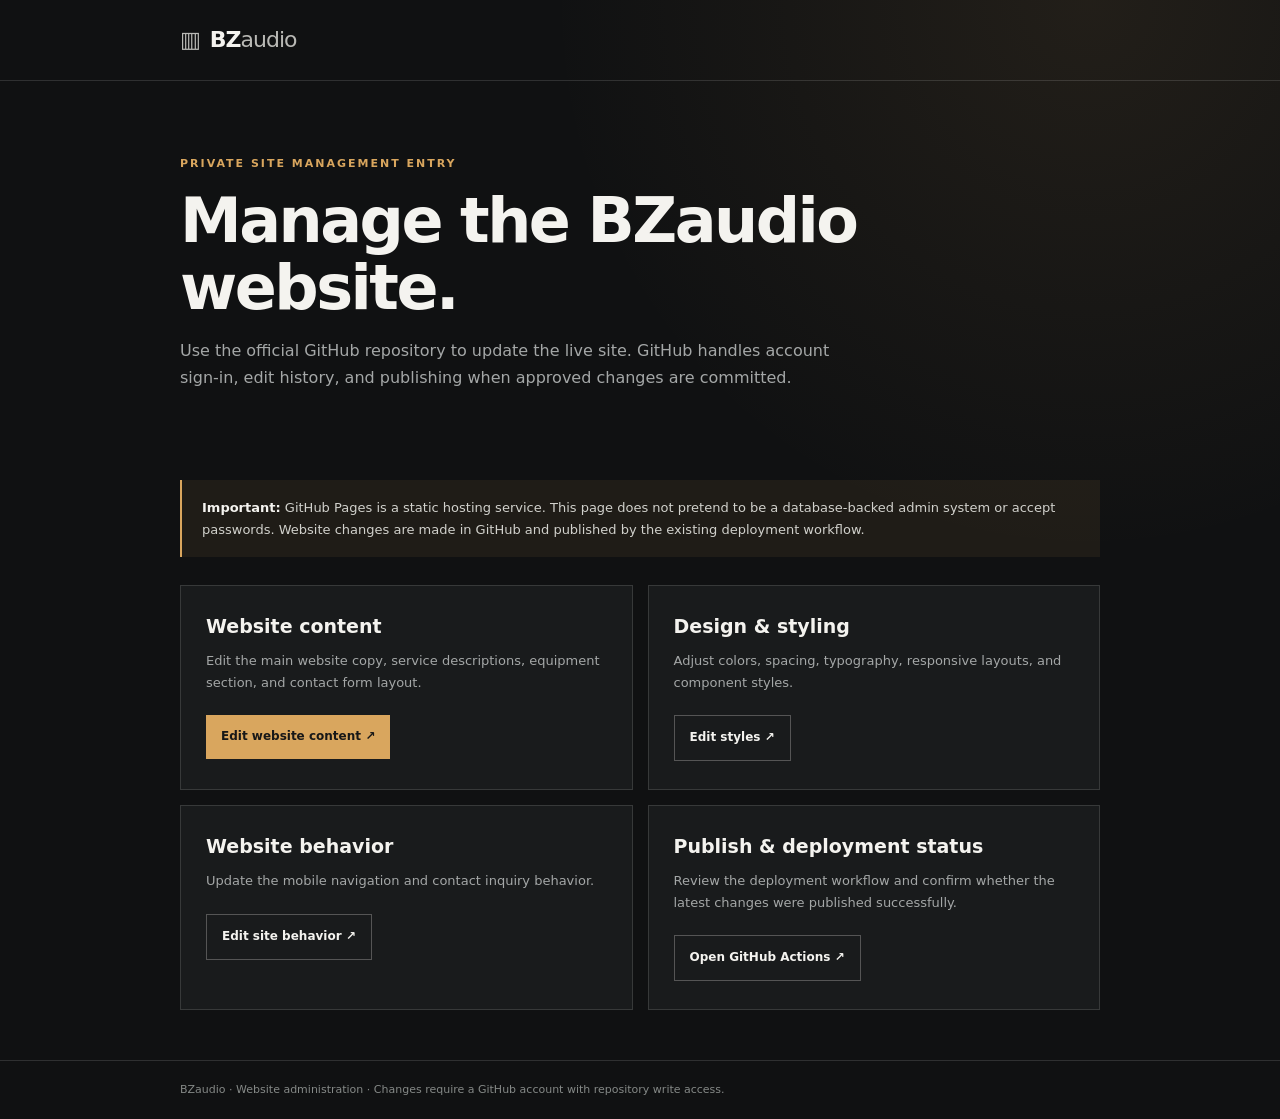
==== admin/index.html @ a24840e6 "Add GitHub-only BZaudio site management page at /admin" ====
<!doctype html>
<html lang="en">
<head>
<meta charset="utf-8">
<meta name="viewport" content="width=device-width, initial-scale=1">
<meta name="theme-color" content="#101112">
<title>BZaudio | Site Management</title>
<link rel="icon" href="../favicon.svg" type="image/svg+xml">
<style>
:root{color-scheme:dark;--bg:#101112;--panel:#191b1c;--ink:#f4f3ef;--muted:#a4a7a7;--line:rgba(255,255,255,.13);--accent:#d9a65e;font-family:system-ui,-apple-system,BlinkMacSystemFont,"Segoe UI",sans-serif}*{box-sizing:border-box}body{margin:0;background:radial-gradient(ellipse at 85% 0%,rgba(217,166,94,.09),transparent 35%),var(--bg);color:var(--ink);line-height:1.65}.wrap{width:min(920px,calc(100% - 40px));margin:0 auto}.top{border-bottom:1px solid var(--line);padding:22px 0}.brand{font-size:22px;font-weight:800;letter-spacing:-1px}.brand span{font-weight:400;color:#b9b9b5}.mark{color:var(--accent);margin-right:10px}.hero{padding:74px 0 45px}.eyebrow{text-transform:uppercase;letter-spacing:2px;color:var(--accent);font-size:11px;font-weight:700}.hero h1{font-size:clamp(36px,7vw,62px);line-height:1.08;letter-spacing:-2.5px;margin:15px 0}.hero p{color:var(--muted);max-width:650px}.grid{display:grid;grid-template-columns:repeat(2,1fr);gap:15px;margin:25px 0 50px}.card{background:var(--panel);border:1px solid var(--line);padding:25px;min-height:205px}.card h2{font-size:19px;margin:0 0 8px}.card p{font-size:13px;color:var(--muted);margin:0 0 22px}.button{display:inline-block;background:var(--accent);color:#171717;text-decoration:none;font-weight:700;font-size:12px;padding:12px 15px}.button.secondary{background:transparent;color:var(--ink);border:1px solid #555}.notice{border-left:2px solid var(--accent);background:rgba(217,166,94,.07);padding:17px 20px;color:#d1d1cc;font-size:13px;margin:28px 0}.notice strong{color:var(--ink)}footer{border-top:1px solid var(--line);padding:20px 0;color:#858987;font-size:11px}a:focus-visible{outline:2px solid var(--accent);outline-offset:4px}@media(max-width:600px){.grid{grid-template-columns:1fr}.hero{padding-top:52px}.card{min-height:0}}
</style>
</head>
<body>
<header class="top"><div class="wrap"><a class="brand" href="../" style="color:inherit;text-decoration:none"><span class="mark">▥</span>BZ<span>audio</span></a></div></header>
<main class="wrap">
<section class="hero"><div class="eyebrow">Private site management entry</div><h1>Manage the BZaudio website.</h1><p>Use the official GitHub repository to update the live site. GitHub handles account sign-in, edit history, and publishing when approved changes are committed.</p></section>
<div class="notice"><strong>Important:</strong> GitHub Pages is a static hosting service. This page does not pretend to be a database-backed admin system or accept passwords. Website changes are made in GitHub and published by the existing deployment workflow.</div>
<section class="grid" aria-label="Site management links">
<article class="card"><h2>Website content</h2><p>Edit the main website copy, service descriptions, equipment section, and contact form layout.</p><a class="button" href="https://github.com/frvp6b8s5m-cloud/BZaudio/edit/main/index.html">Edit website content ↗</a></article>
<article class="card"><h2>Design &amp; styling</h2><p>Adjust colors, spacing, typography, responsive layouts, and component styles.</p><a class="button secondary" href="https://github.com/frvp6b8s5m-cloud/BZaudio/edit/main/styles.css">Edit styles ↗</a></article>
<article class="card"><h2>Website behavior</h2><p>Update the mobile navigation and contact inquiry behavior.</p><a class="button secondary" href="https://github.com/frvp6b8s5m-cloud/BZaudio/edit/main/app.js">Edit site behavior ↗</a></article>
<article class="card"><h2>Publish &amp; deployment status</h2><p>Review the deployment workflow and confirm whether the latest changes were published successfully.</p><a class="button secondary" href="https://github.com/frvp6b8s5m-cloud/BZaudio/actions">Open GitHub Actions ↗</a></article>
</section>
</main>
<footer><div class="wrap">BZaudio · Website administration · Changes require a GitHub account with repository write access.</div></footer>
</body>
</html>
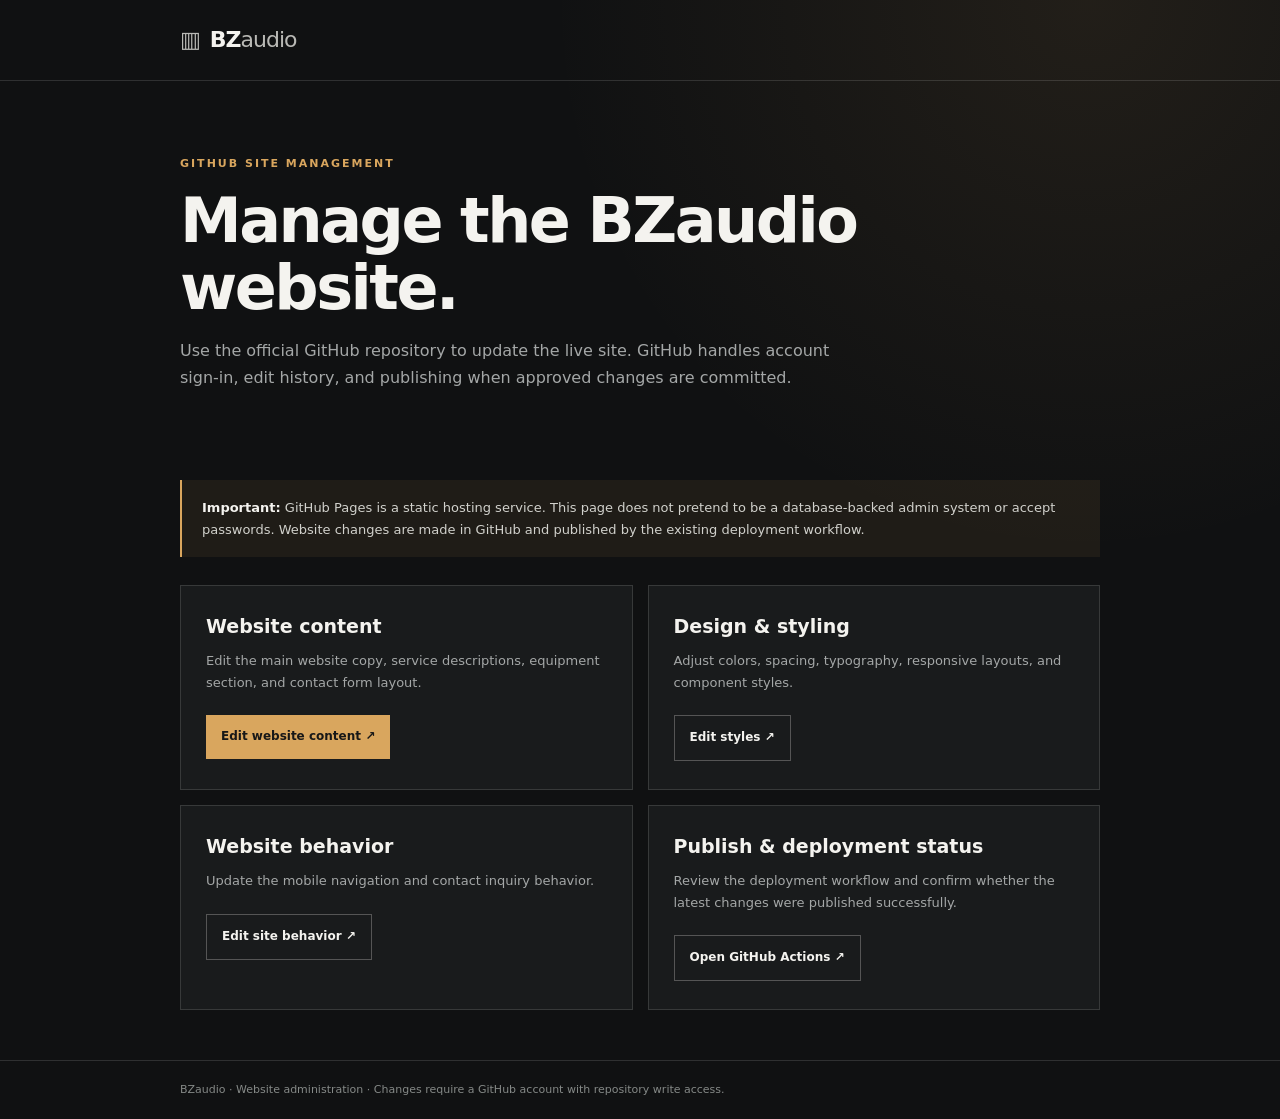
==== commit f4736e6e: "Clarify GitHub site management page visibility" ====
--- a/admin/index.html
+++ b/admin/index.html
@@ -13,7 +13,7 @@
 <body>
 <header class="top"><div class="wrap"><a class="brand" href="../" style="color:inherit;text-decoration:none"><span class="mark">▥</span>BZ<span>audio</span></a></div></header>
 <main class="wrap">
-<section class="hero"><div class="eyebrow">Private site management entry</div><h1>Manage the BZaudio website.</h1><p>Use the official GitHub repository to update the live site. GitHub handles account sign-in, edit history, and publishing when approved changes are committed.</p></section>
+<section class="hero"><div class="eyebrow">GitHub site management</div><h1>Manage the BZaudio website.</h1><p>Use the official GitHub repository to update the live site. GitHub handles account sign-in, edit history, and publishing when approved changes are committed.</p></section>
 <div class="notice"><strong>Important:</strong> GitHub Pages is a static hosting service. This page does not pretend to be a database-backed admin system or accept passwords. Website changes are made in GitHub and published by the existing deployment workflow.</div>
 <section class="grid" aria-label="Site management links">
 <article class="card"><h2>Website content</h2><p>Edit the main website copy, service descriptions, equipment section, and contact form layout.</p><a class="button" href="https://github.com/frvp6b8s5m-cloud/BZaudio/edit/main/index.html">Edit website content ↗</a></article>
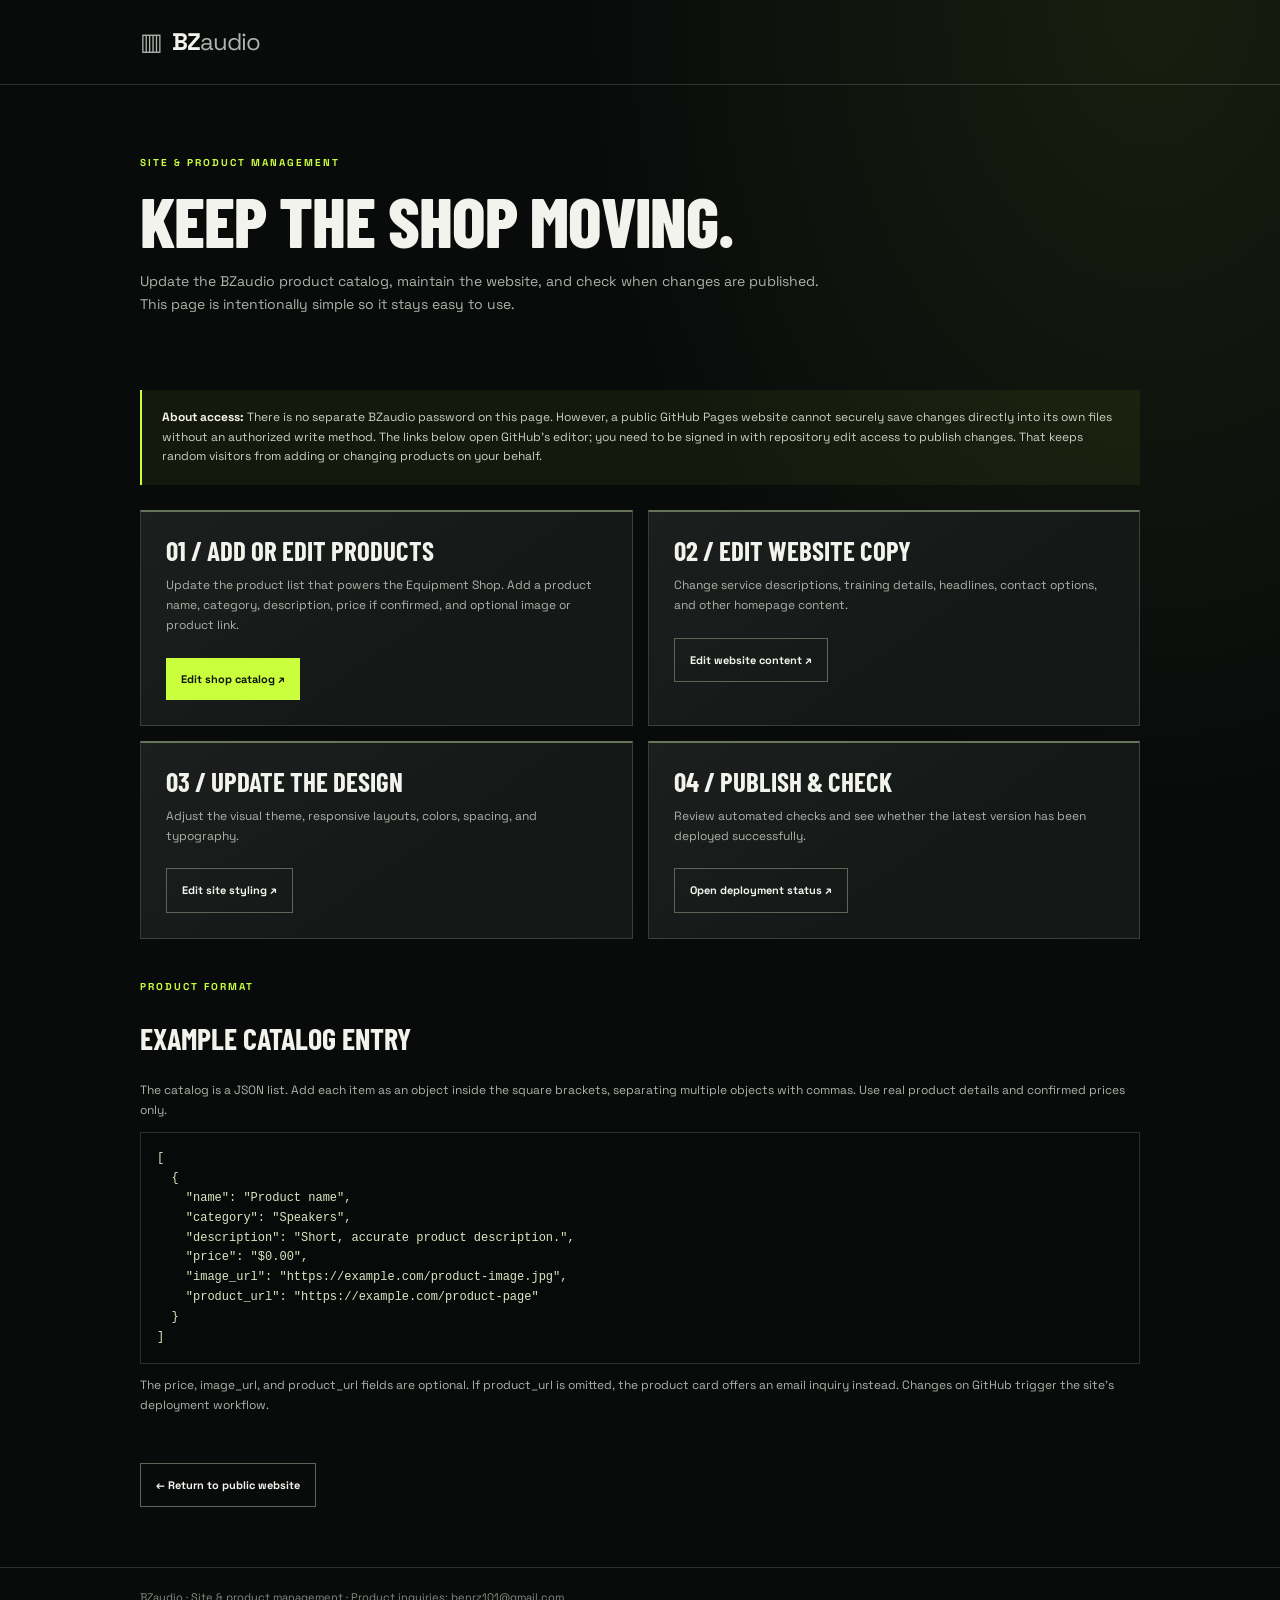
==== commit bdd60749: "Build a clear BZaudio product and site management page" ====
--- a/admin/index.html
+++ b/admin/index.html
@@ -3,25 +3,40 @@
 <head>
 <meta charset="utf-8">
 <meta name="viewport" content="width=device-width, initial-scale=1">
-<meta name="theme-color" content="#101112">
-<title>BZaudio | Site Management</title>
+<meta name="theme-color" content="#090b0b">
+<meta name="description" content="Manage BZaudio's website and product catalog.">
+<title>BZaudio | Shop & Site Manager</title>
 <link rel="icon" href="../favicon.svg" type="image/svg+xml">
+<link rel="preconnect" href="https://fonts.googleapis.com">
+<link rel="preconnect" href="https://fonts.gstatic.com" crossorigin>
+<link href="https://fonts.googleapis.com/css2?family=Barlow+Condensed:wght@500;600;700;800;900&family=Space+Grotesk:wght@400;500;600;700&display=swap" rel="stylesheet">
 <style>
-:root{color-scheme:dark;--bg:#101112;--panel:#191b1c;--ink:#f4f3ef;--muted:#a4a7a7;--line:rgba(255,255,255,.13);--accent:#d9a65e;font-family:system-ui,-apple-system,BlinkMacSystemFont,"Segoe UI",sans-serif}*{box-sizing:border-box}body{margin:0;background:radial-gradient(ellipse at 85% 0%,rgba(217,166,94,.09),transparent 35%),var(--bg);color:var(--ink);line-height:1.65}.wrap{width:min(920px,calc(100% - 40px));margin:0 auto}.top{border-bottom:1px solid var(--line);padding:22px 0}.brand{font-size:22px;font-weight:800;letter-spacing:-1px}.brand span{font-weight:400;color:#b9b9b5}.mark{color:var(--accent);margin-right:10px}.hero{padding:74px 0 45px}.eyebrow{text-transform:uppercase;letter-spacing:2px;color:var(--accent);font-size:11px;font-weight:700}.hero h1{font-size:clamp(36px,7vw,62px);line-height:1.08;letter-spacing:-2.5px;margin:15px 0}.hero p{color:var(--muted);max-width:650px}.grid{display:grid;grid-template-columns:repeat(2,1fr);gap:15px;margin:25px 0 50px}.card{background:var(--panel);border:1px solid var(--line);padding:25px;min-height:205px}.card h2{font-size:19px;margin:0 0 8px}.card p{font-size:13px;color:var(--muted);margin:0 0 22px}.button{display:inline-block;background:var(--accent);color:#171717;text-decoration:none;font-weight:700;font-size:12px;padding:12px 15px}.button.secondary{background:transparent;color:var(--ink);border:1px solid #555}.notice{border-left:2px solid var(--accent);background:rgba(217,166,94,.07);padding:17px 20px;color:#d1d1cc;font-size:13px;margin:28px 0}.notice strong{color:var(--ink)}footer{border-top:1px solid var(--line);padding:20px 0;color:#858987;font-size:11px}a:focus-visible{outline:2px solid var(--accent);outline-offset:4px}@media(max-width:600px){.grid{grid-template-columns:1fr}.hero{padding-top:52px}.card{min-height:0}}
+:root{color-scheme:dark;--bg:#090b0b;--panel:#141817;--ink:#f2f3ec;--muted:#adb3a9;--line:rgba(255,255,255,.15);--accent:#c9ff3d;font-family:"Space Grotesk",sans-serif}*{box-sizing:border-box}body{margin:0;background:radial-gradient(ellipse at 90% 0%,rgba(201,255,61,.08),transparent 35%),var(--bg);color:var(--ink);line-height:1.65}.wrap{width:min(1000px,calc(100% - 40px));margin:0 auto}.top{border-bottom:1px solid var(--line);padding:22px 0}.brand{font-size:24px;font-weight:800;letter-spacing:-1px;color:inherit;text-decoration:none}.brand span{font-weight:400;color:#aeb4ad}.mark{color:var(--accent);margin-right:10px}.hero{padding:70px 0 35px}.eyebrow{text-transform:uppercase;letter-spacing:2px;color:var(--accent);font-size:10px;font-weight:700}.hero h1{font:800 clamp(42px,7vw,70px)/.98 "Barlow Condensed",sans-serif;text-transform:uppercase;margin:15px 0;letter-spacing:-1px}.hero p{color:var(--muted);max-width:680px;font-size:14px}.grid{display:grid;grid-template-columns:repeat(2,minmax(0,1fr));gap:15px;margin:25px 0 40px}.card{background:linear-gradient(145deg,rgba(255,255,255,.03),transparent 60%),var(--panel);border:1px solid var(--line);border-top:2px solid #68745b;padding:25px;min-height:190px}.card h2{font:700 27px/1 "Barlow Condensed",sans-serif;text-transform:uppercase;margin:0 0 12px}.card p{font-size:12px;color:var(--muted);margin:0 0 22px}.button{display:inline-block;background:var(--accent);color:#11150b;text-decoration:none;font-weight:700;font-size:11px;padding:12px 15px}.button.secondary{background:transparent;color:var(--ink);border:1px solid #5c6657}.notice{border-left:2px solid var(--accent);background:rgba(201,255,61,.055);padding:18px 20px;color:#cbd0c5;font-size:12px;margin:25px 0}.notice strong{color:var(--ink)}.schema{background:#080a09;border:1px solid var(--line);padding:16px;overflow:auto;color:#d9e6c2;font-size:12px;white-space:pre-wrap}.muted{color:var(--muted);font-size:12px}footer{border-top:1px solid var(--line);padding:20px 0;color:#858d81;font-size:11px}a:focus-visible{outline:2px solid var(--accent);outline-offset:4px}@media(max-width:620px){.grid{grid-template-columns:1fr}.hero{padding-top:48px}.card{min-height:0}}
 </style>
 </head>
 <body>
-<header class="top"><div class="wrap"><a class="brand" href="../" style="color:inherit;text-decoration:none"><span class="mark">▥</span>BZ<span>audio</span></a></div></header>
+<header class="top"><div class="wrap"><a class="brand" href="../"><span class="mark">▥</span>BZ<span>audio</span></a></div></header>
 <main class="wrap">
-<section class="hero"><div class="eyebrow">GitHub site management</div><h1>Manage the BZaudio website.</h1><p>Use the official GitHub repository to update the live site. GitHub handles account sign-in, edit history, and publishing when approved changes are committed.</p></section>
-<div class="notice"><strong>Important:</strong> GitHub Pages is a static hosting service. This page does not pretend to be a database-backed admin system or accept passwords. Website changes are made in GitHub and published by the existing deployment workflow.</div>
-<section class="grid" aria-label="Site management links">
-<article class="card"><h2>Website content</h2><p>Edit the main website copy, service descriptions, equipment section, and contact form layout.</p><a class="button" href="https://github.com/frvp6b8s5m-cloud/BZaudio/edit/main/index.html">Edit website content ↗</a></article>
-<article class="card"><h2>Design &amp; styling</h2><p>Adjust colors, spacing, typography, responsive layouts, and component styles.</p><a class="button secondary" href="https://github.com/frvp6b8s5m-cloud/BZaudio/edit/main/styles.css">Edit styles ↗</a></article>
-<article class="card"><h2>Website behavior</h2><p>Update the mobile navigation and contact inquiry behavior.</p><a class="button secondary" href="https://github.com/frvp6b8s5m-cloud/BZaudio/edit/main/app.js">Edit site behavior ↗</a></article>
-<article class="card"><h2>Publish &amp; deployment status</h2><p>Review the deployment workflow and confirm whether the latest changes were published successfully.</p><a class="button secondary" href="https://github.com/frvp6b8s5m-cloud/BZaudio/actions">Open GitHub Actions ↗</a></article>
+<section class="hero"><div class="eyebrow">Site &amp; product management</div><h1>Keep the shop moving.</h1><p>Update the BZaudio product catalog, maintain the website, and check when changes are published. This page is intentionally simple so it stays easy to use.</p></section>
+<div class="notice"><strong>About access:</strong> There is no separate BZaudio password on this page. However, a public GitHub Pages website cannot securely save changes directly into its own files without an authorized write method. The links below open GitHub’s editor; you need to be signed in with repository edit access to publish changes. That keeps random visitors from adding or changing products on your behalf.</div>
+<section class="grid" aria-label="Management actions">
+<article class="card"><h2>01 / Add or edit products</h2><p>Update the product list that powers the Equipment Shop. Add a product name, category, description, price if confirmed, and optional image or product link.</p><a class="button" href="https://github.com/frvp6b8s5m-cloud/BZaudio/edit/main/products.json">Edit shop catalog ↗</a></article>
+<article class="card"><h2>02 / Edit website copy</h2><p>Change service descriptions, training details, headlines, contact options, and other homepage content.</p><a class="button secondary" href="https://github.com/frvp6b8s5m-cloud/BZaudio/edit/main/index.html">Edit website content ↗</a></article>
+<article class="card"><h2>03 / Update the design</h2><p>Adjust the visual theme, responsive layouts, colors, spacing, and typography.</p><a class="button secondary" href="https://github.com/frvp6b8s5m-cloud/BZaudio/edit/main/styles.css">Edit site styling ↗</a></article>
+<article class="card"><h2>04 / Publish &amp; check</h2><p>Review automated checks and see whether the latest version has been deployed successfully.</p><a class="button secondary" href="https://github.com/frvp6b8s5m-cloud/BZaudio/actions">Open deployment status ↗</a></article>
 </section>
+<section><p class="eyebrow">Product format</p><h2 style="font:700 30px 'Barlow Condensed',sans-serif;text-transform:uppercase">Example catalog entry</h2><p class="muted">The catalog is a JSON list. Add each item as an object inside the square brackets, separating multiple objects with commas. Use real product details and confirmed prices only.</p><pre class="schema">[
+  {
+    "name": "Product name",
+    "category": "Speakers",
+    "description": "Short, accurate product description.",
+    "price": "$0.00",
+    "image_url": "https://example.com/product-image.jpg",
+    "product_url": "https://example.com/product-page"
+  }
+]</pre><p class="muted">The price, image_url, and product_url fields are optional. If product_url is omitted, the product card offers an email inquiry instead. Changes on GitHub trigger the site's deployment workflow.</p></section>
+<div style="padding:35px 0 60px"><a class="button secondary" href="../">← Return to public website</a></div>
 </main>
-<footer><div class="wrap">BZaudio · Website administration · Changes require a GitHub account with repository write access.</div></footer>
+<footer><div class="wrap">BZaudio · Site &amp; product management · Product inquiries: benrz101@gmail.com</div></footer>
 </body>
 </html>
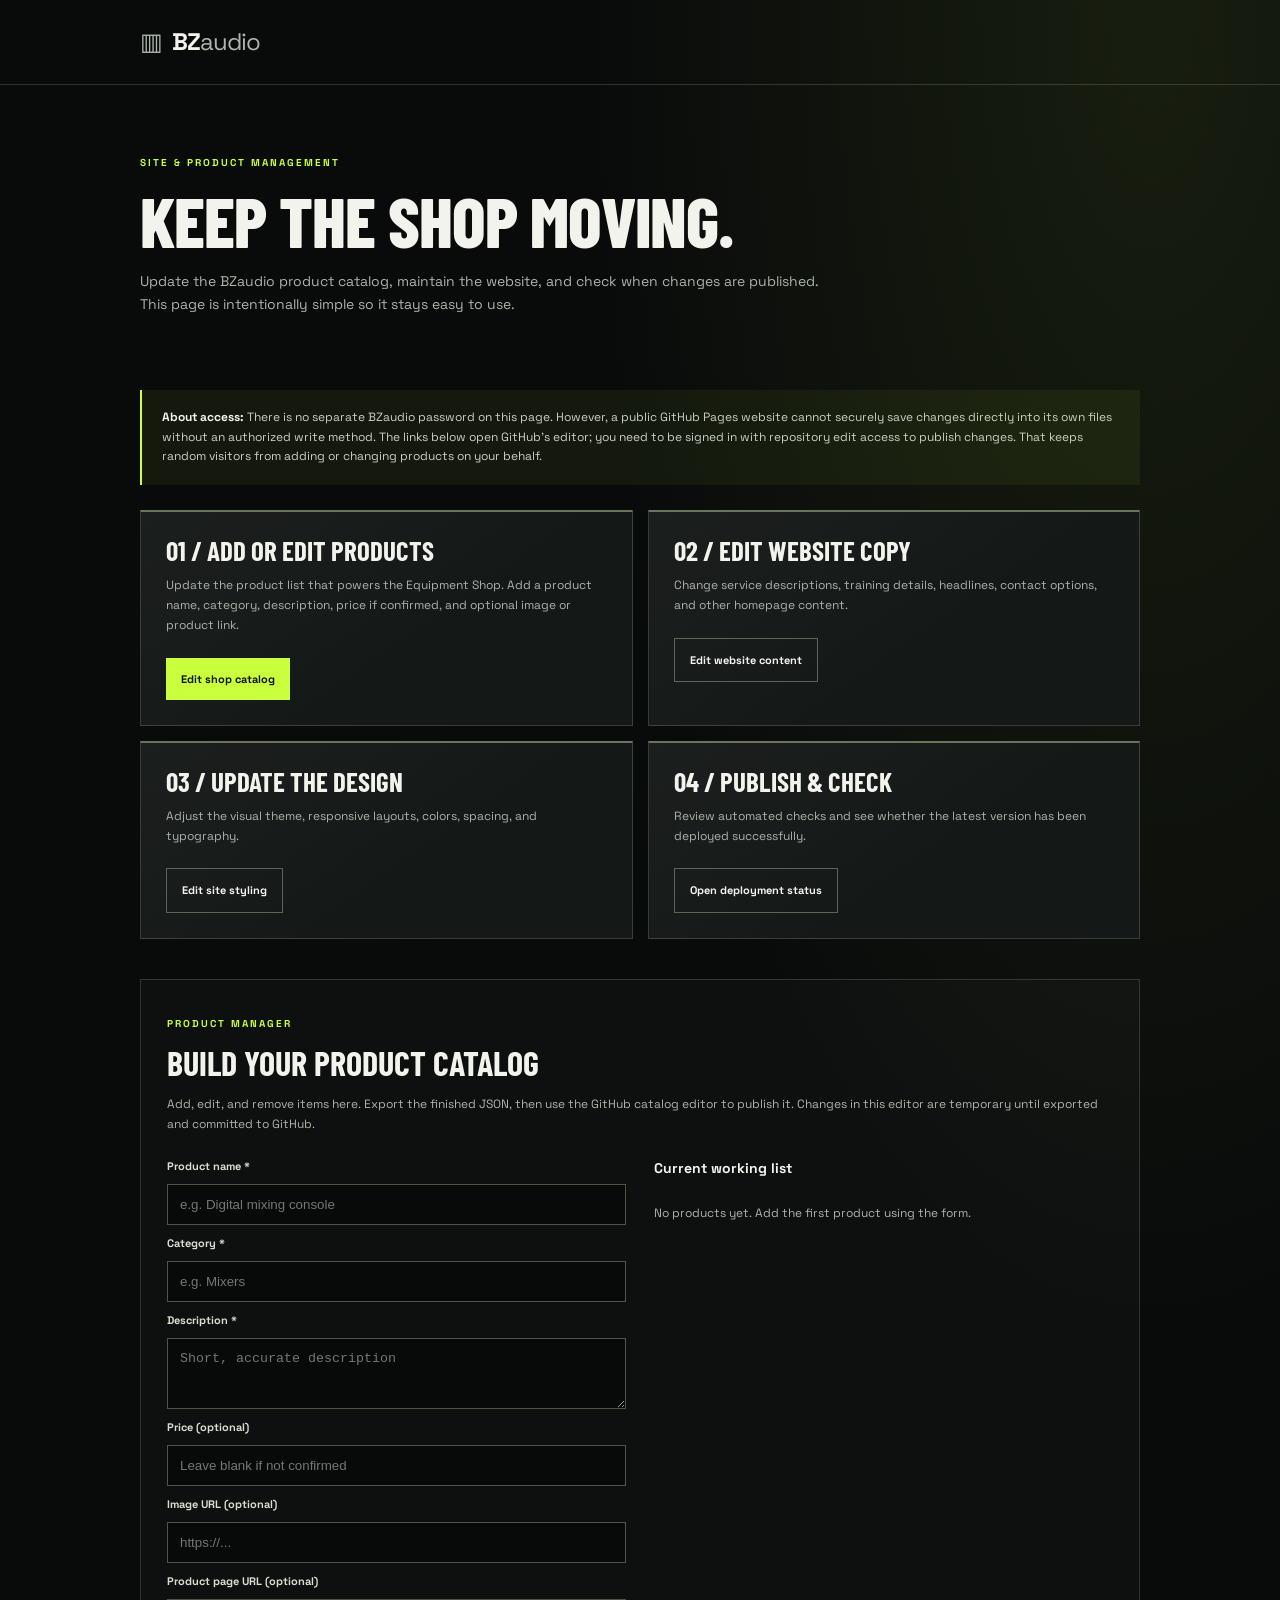
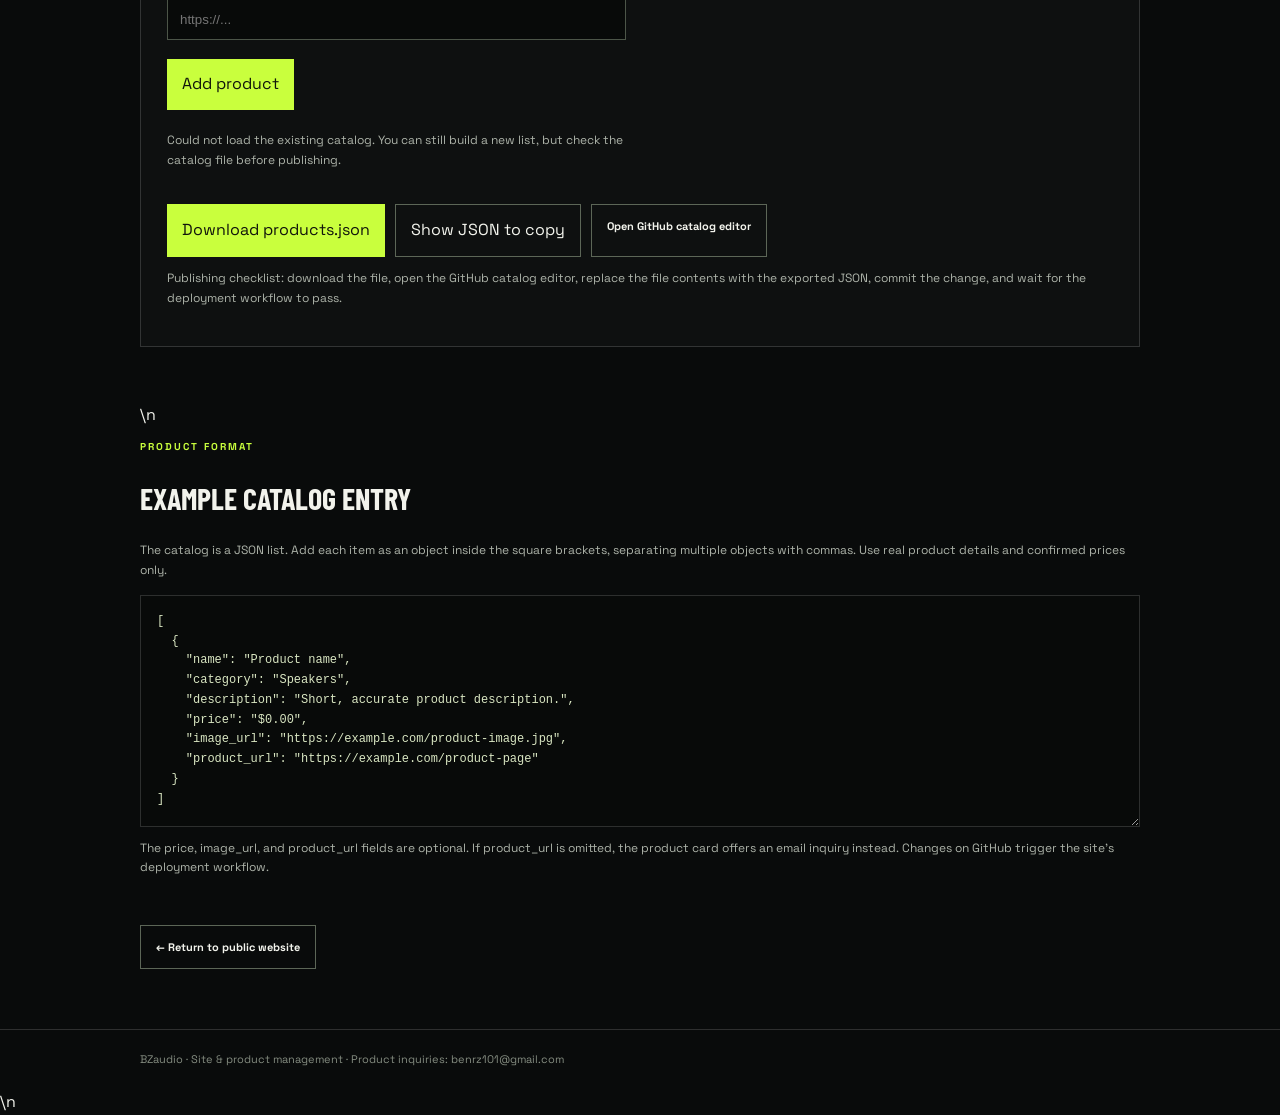
==== commit e85f3650: "Add working product catalog editor and JSON export to admin" ====
--- a/admin/index.html
+++ b/admin/index.html
@@ -12,6 +12,8 @@
 <link href="https://fonts.googleapis.com/css2?family=Barlow+Condensed:wght@500;600;700;800;900&family=Space+Grotesk:wght@400;500;600;700&display=swap" rel="stylesheet">
 <style>
 :root{color-scheme:dark;--bg:#090b0b;--panel:#141817;--ink:#f2f3ec;--muted:#adb3a9;--line:rgba(255,255,255,.15);--accent:#c9ff3d;font-family:"Space Grotesk",sans-serif}*{box-sizing:border-box}body{margin:0;background:radial-gradient(ellipse at 90% 0%,rgba(201,255,61,.08),transparent 35%),var(--bg);color:var(--ink);line-height:1.65}.wrap{width:min(1000px,calc(100% - 40px));margin:0 auto}.top{border-bottom:1px solid var(--line);padding:22px 0}.brand{font-size:24px;font-weight:800;letter-spacing:-1px;color:inherit;text-decoration:none}.brand span{font-weight:400;color:#aeb4ad}.mark{color:var(--accent);margin-right:10px}.hero{padding:70px 0 35px}.eyebrow{text-transform:uppercase;letter-spacing:2px;color:var(--accent);font-size:10px;font-weight:700}.hero h1{font:800 clamp(42px,7vw,70px)/.98 "Barlow Condensed",sans-serif;text-transform:uppercase;margin:15px 0;letter-spacing:-1px}.hero p{color:var(--muted);max-width:680px;font-size:14px}.grid{display:grid;grid-template-columns:repeat(2,minmax(0,1fr));gap:15px;margin:25px 0 40px}.card{background:linear-gradient(145deg,rgba(255,255,255,.03),transparent 60%),var(--panel);border:1px solid var(--line);border-top:2px solid #68745b;padding:25px;min-height:190px}.card h2{font:700 27px/1 "Barlow Condensed",sans-serif;text-transform:uppercase;margin:0 0 12px}.card p{font-size:12px;color:var(--muted);margin:0 0 22px}.button{display:inline-block;background:var(--accent);color:#11150b;text-decoration:none;font-weight:700;font-size:11px;padding:12px 15px}.button.secondary{background:transparent;color:var(--ink);border:1px solid #5c6657}.notice{border-left:2px solid var(--accent);background:rgba(201,255,61,.055);padding:18px 20px;color:#cbd0c5;font-size:12px;margin:25px 0}.notice strong{color:var(--ink)}.schema{background:#080a09;border:1px solid var(--line);padding:16px;overflow:auto;color:#d9e6c2;font-size:12px;white-space:pre-wrap}.muted{color:var(--muted);font-size:12px}footer{border-top:1px solid var(--line);padding:20px 0;color:#858d81;font-size:11px}a:focus-visible{outline:2px solid var(--accent);outline-offset:4px}@media(max-width:620px){.grid{grid-template-columns:1fr}.hero{padding-top:48px}.card{min-height:0}}
+
+.manager{margin:35px 0 55px;padding:26px;border:1px solid var(--line);background:rgba(255,255,255,.02)}.editor{display:grid;grid-template-columns:1fr 1fr;gap:28px;margin-top:22px}.editor form{display:grid;align-content:start;gap:9px}.editor label{font-size:11px;font-weight:700;color:#d7ddcf}.editor input,.editor textarea{width:100%;min-width:0;background:#080a09;color:var(--ink);border:1px solid #4c5548;padding:12px;font:12px inherit;border-radius:0}.editor input:focus,.editor textarea:focus{outline:2px solid var(--accent);outline-offset:1px}.actions{display:flex;gap:10px;flex-wrap:wrap;margin-top:10px}.actions button{cursor:pointer;font:inherit;border:0}.actions .secondary{border:1px solid #5c6657}.list-panel h3{margin:0 0 12px;font-size:14px}.product-list{display:grid;gap:10px}.product-row{padding:14px;border:1px solid var(--line);background:#0b0e0c}.product-row strong{display:block;overflow-wrap:anywhere}.product-row p{font-size:12px;color:var(--muted);margin:5px 0}.product-row .actions{margin-top:9px}.product-row .button{padding:8px 10px}.export-actions{margin-top:22px}.schema{display:block;width:100%;margin-top:14px;min-height:160px;resize:vertical}.manager [hidden]{display:none!important}@media(max-width:700px){.editor{grid-template-columns:1fr}.manager{padding:18px}.actions .button{max-width:100%}}
 </style>
 </head>
 <body>
@@ -20,12 +22,34 @@
 <section class="hero"><div class="eyebrow">Site &amp; product management</div><h1>Keep the shop moving.</h1><p>Update the BZaudio product catalog, maintain the website, and check when changes are published. This page is intentionally simple so it stays easy to use.</p></section>
 <div class="notice"><strong>About access:</strong> There is no separate BZaudio password on this page. However, a public GitHub Pages website cannot securely save changes directly into its own files without an authorized write method. The links below open GitHub’s editor; you need to be signed in with repository edit access to publish changes. That keeps random visitors from adding or changing products on your behalf.</div>
 <section class="grid" aria-label="Management actions">
-<article class="card"><h2>01 / Add or edit products</h2><p>Update the product list that powers the Equipment Shop. Add a product name, category, description, price if confirmed, and optional image or product link.</p><a class="button" href="https://github.com/frvp6b8s5m-cloud/BZaudio/edit/main/products.json">Edit shop catalog ↗</a></article>
-<article class="card"><h2>02 / Edit website copy</h2><p>Change service descriptions, training details, headlines, contact options, and other homepage content.</p><a class="button secondary" href="https://github.com/frvp6b8s5m-cloud/BZaudio/edit/main/index.html">Edit website content ↗</a></article>
-<article class="card"><h2>03 / Update the design</h2><p>Adjust the visual theme, responsive layouts, colors, spacing, and typography.</p><a class="button secondary" href="https://github.com/frvp6b8s5m-cloud/BZaudio/edit/main/styles.css">Edit site styling ↗</a></article>
-<article class="card"><h2>04 / Publish &amp; check</h2><p>Review automated checks and see whether the latest version has been deployed successfully.</p><a class="button secondary" href="https://github.com/frvp6b8s5m-cloud/BZaudio/actions">Open deployment status ↗</a></article>
+<article class="card"><h2>01 / Add or edit products</h2><p>Update the product list that powers the Equipment Shop. Add a product name, category, description, price if confirmed, and optional image or product link.</p><a class="button" href="https://github.com/frvp6b8s5m-cloud/BZaudio/edit/main/products.json">Edit shop catalog</a></article>
+<article class="card"><h2>02 / Edit website copy</h2><p>Change service descriptions, training details, headlines, contact options, and other homepage content.</p><a class="button secondary" href="https://github.com/frvp6b8s5m-cloud/BZaudio/edit/main/index.html">Edit website content</a></article>
+<article class="card"><h2>03 / Update the design</h2><p>Adjust the visual theme, responsive layouts, colors, spacing, and typography.</p><a class="button secondary" href="https://github.com/frvp6b8s5m-cloud/BZaudio/edit/main/styles.css">Edit site styling</a></article>
+<article class="card"><h2>04 / Publish &amp; check</h2><p>Review automated checks and see whether the latest version has been deployed successfully.</p><a class="button secondary" href="https://github.com/frvp6b8s5m-cloud/BZaudio/actions">Open deployment status</a></article>
 </section>
-<section><p class="eyebrow">Product format</p><h2 style="font:700 30px 'Barlow Condensed',sans-serif;text-transform:uppercase">Example catalog entry</h2><p class="muted">The catalog is a JSON list. Add each item as an object inside the square brackets, separating multiple objects with commas. Use real product details and confirmed prices only.</p><pre class="schema">[
+
+<section class="manager">
+<p class="eyebrow">Product manager</p><h2 style="font:700 34px 'Barlow Condensed',sans-serif;text-transform:uppercase;margin:8px 0">Build your product catalog</h2>
+<p class="muted">Add, edit, and remove items here. Export the finished JSON, then use the GitHub catalog editor to publish it. Changes in this editor are temporary until exported and committed to GitHub.</p>
+<div class="editor">
+<form id="product-form">
+<input type="hidden" id="edit-index" value="-1">
+<label for="p-name">Product name *</label><input id="p-name" required maxlength="120" placeholder="e.g. Digital mixing console">
+<label for="p-category">Category *</label><input id="p-category" required maxlength="80" placeholder="e.g. Mixers">
+<label for="p-description">Description *</label><textarea id="p-description" required maxlength="500" rows="3" placeholder="Short, accurate description"></textarea>
+<label for="p-price">Price (optional)</label><input id="p-price" maxlength="40" placeholder="Leave blank if not confirmed">
+<label for="p-image">Image URL (optional)</label><input id="p-image" type="url" placeholder="https://...">
+<label for="p-url">Product page URL (optional)</label><input id="p-url" type="url" placeholder="https://...">
+<div class="actions"><button class="button" type="submit" id="save-product">Add product</button><button class="button secondary" type="button" id="cancel-edit" hidden>Cancel edit</button></div>
+<p id="manager-status" class="muted" role="status" aria-live="polite">Loading the current catalog…</p>
+</form>
+<div class="list-panel"><h3>Current working list</h3><div id="product-list" class="product-list"><p class="muted">Loading…</p></div></div>
+</div>
+<div class="actions export-actions"><button class="button" type="button" id="export-json">Download products.json</button><button class="button secondary" type="button" id="show-json">Show JSON to copy</button><a class="button secondary" href="https://github.com/frvp6b8s5m-cloud/BZaudio/edit/main/products.json" target="_blank" rel="noopener noreferrer">Open GitHub catalog editor</a></div>
+<textarea id="json-output" class="schema" rows="10" aria-label="Exported product JSON" hidden spellcheck="false"></textarea>
+<p class="muted">Publishing checklist: download the file, open the GitHub catalog editor, replace the file contents with the exported JSON, commit the change, and wait for the deployment workflow to pass.</p>
+</section>
+\n<section><p class="eyebrow">Product format</p><h2 style="font:700 30px 'Barlow Condensed',sans-serif;text-transform:uppercase">Example catalog entry</h2><p class="muted">The catalog is a JSON list. Add each item as an object inside the square brackets, separating multiple objects with commas. Use real product details and confirmed prices only.</p><pre class="schema">[
   {
     "name": "Product name",
     "category": "Speakers",
@@ -38,5 +62,38 @@
 <div style="padding:35px 0 60px"><a class="button secondary" href="../">← Return to public website</a></div>
 </main>
 <footer><div class="wrap">BZaudio · Site &amp; product management · Product inquiries: benrz101@gmail.com</div></footer>
-</body>
+
+<script>
+(() => {
+ const $ = id => document.getElementById(id);
+ const form=$('product-form'), list=$('product-list'), status=$('manager-status'), output=$('json-output');
+ let products=[];
+ const fields=['name','category','description','price','image_url','product_url'];
+ const safe=value=>String(value??'').replace(/[&<>"]/g,ch=>({'&':'&amp;','<':'&lt;','>':'&gt;','"':'&quot;'}[ch]));
+ const setStatus=msg=>{status.textContent=msg};
+ function render(){
+  list.innerHTML=products.length?products.map((p,i)=>'<article class="product-row"><strong>'+safe(p.name)+'</strong><p>'+safe(p.category)+' · '+safe(p.price||'Price not listed')+'</p><p>'+safe(p.description)+'</p><div class="actions"><button class="button secondary" type="button" data-edit="'+i+'">Edit</button><button class="button secondary" type="button" data-remove="'+i+'">Remove</button></div></article>').join(''):'<p class="muted">No products yet. Add the first product using the form.</p>';
+ }
+ function reset(){form.reset();$('edit-index').value='-1';$('save-product').textContent='Add product';$('cancel-edit').hidden=true}
+ form.addEventListener('submit',e=>{
+  e.preventDefault();
+  const p={name:$('p-name').value.trim(),category:$('p-category').value.trim(),description:$('p-description').value.trim()};
+  [['price','p-price'],['image_url','p-image'],['product_url','p-url']].forEach(([key,id])=>{const v=$(id).value.trim();if(v)p[key]=v});
+  if(!p.name||!p.category||!p.description){setStatus('Please complete the required fields.');return}
+  const index=Number($('edit-index').value);
+  if(index>=0&&index<products.length){products[index]=p;setStatus('Product updated in this working list. Export to save it.')}else{products.push(p);setStatus('Product added to this working list. Export to save it.')}
+  reset();render();
+ });
+ list.addEventListener('click',e=>{
+  const edit=e.target.closest('[data-edit]'), remove=e.target.closest('[data-remove]');
+  if(edit){const i=Number(edit.dataset.edit),p=products[i];if(!p)return;$('edit-index').value=String(i);$('p-name').value=p.name||'';$('p-category').value=p.category||'';$('p-description').value=p.description||'';$('p-price').value=p.price||'';$('p-image').value=p.image_url||'';$('p-url').value=p.product_url||'';$('save-product').textContent='Save changes';$('cancel-edit').hidden=false;form.scrollIntoView({behavior:'smooth',block:'start'});setStatus('Editing '+p.name+'.');}
+  if(remove){const i=Number(remove.dataset.remove);if(i>=0&&i<products.length&&confirm('Remove '+products[i].name+' from this working list?')){products.splice(i,1);render();setStatus('Product removed from this working list. Export to save the change.')}}
+ });
+ $('cancel-edit').addEventListener('click',reset);
+ function json(){return JSON.stringify(products,null,2)+'\n'}
+ $('show-json').addEventListener('click',()=>{output.hidden=false;output.value=json();output.focus();output.select();setStatus('JSON ready to copy. Use Select All and Copy if needed.')});
+ $('export-json').addEventListener('click',()=>{const blob=new Blob([json()],{type:'application/json;charset=utf-8'});const url=URL.createObjectURL(blob);const a=document.createElement('a');a.href=url;a.download='products.json';document.body.appendChild(a);a.click();a.remove();URL.revokeObjectURL(url);output.hidden=false;output.value=json();setStatus('Downloaded products.json. Upload its contents through the GitHub catalog editor to publish.')});
+ fetch('../products.json',{cache:'no-store'}).then(r=>{if(!r.ok)throw new Error('Could not load products.json');return r.json()}).then(data=>{if(!Array.isArray(data))throw new Error('Catalog must be a JSON array');products=data.map(p=>{const q={};fields.forEach(k=>{if(p&&p[k]!=null&&String(p[k]).trim())q[k]=String(p[k])});return q}).filter(p=>p.name&&p.category&&p.description);render();setStatus('Loaded '+products.length+' product(s). Changes here are temporary until exported and committed.');}).catch(()=>{products=[];render();setStatus('Could not load the existing catalog. You can still build a new list, but check the catalog file before publishing.')});
+})();
+</script>\n</body>
 </html>
